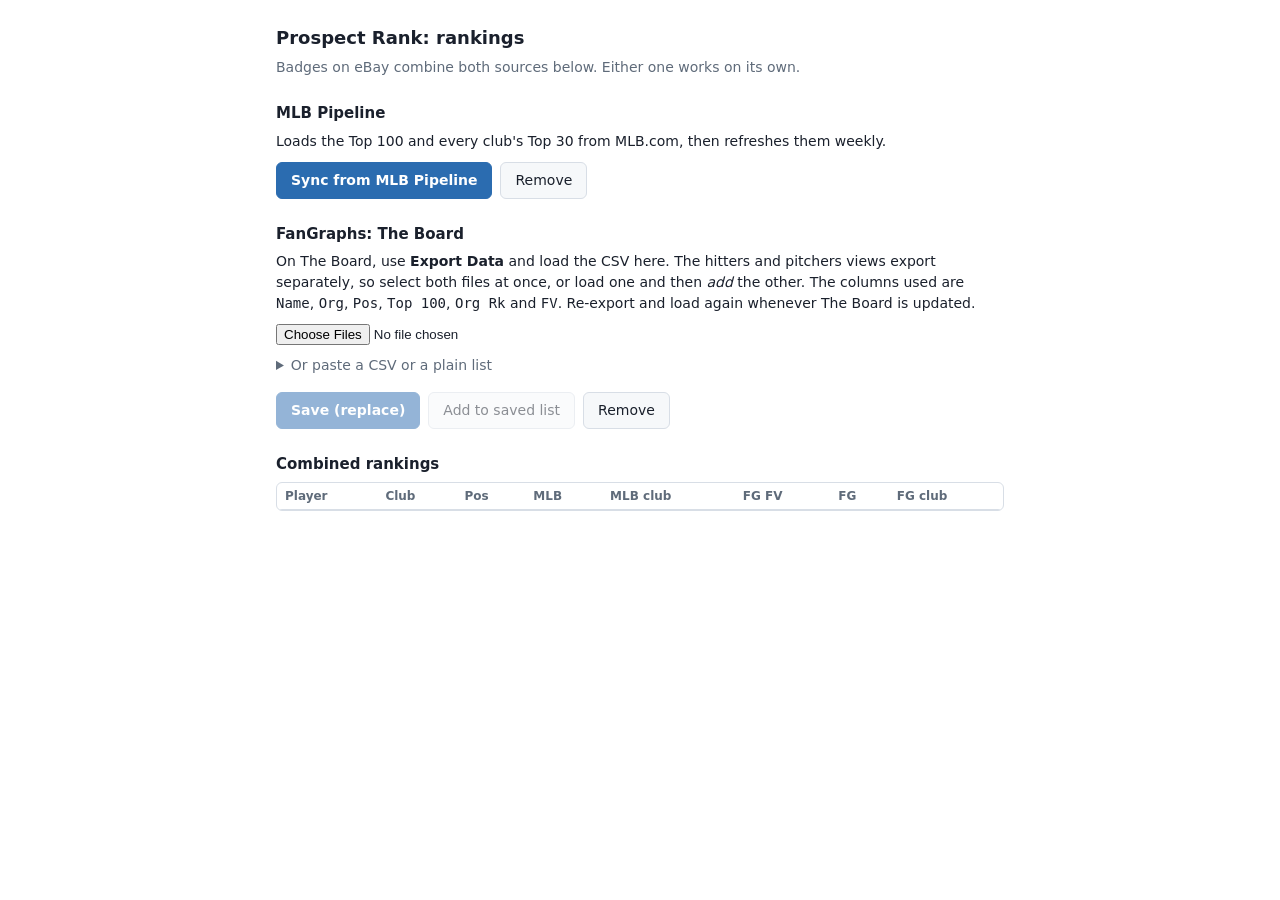
==== extension/options.html @ 5129d93d "Prospect Rank extension moved here from barter7/lyric; Rankings becomes a folder for yearly ranking " ====
<!doctype html>
<html lang="en">
<head>
  <meta charset="utf-8">
  <title>Prospect Rank: rankings</title>
  <link rel="stylesheet" href="pages.css">
</head>
<body class="options">
  <h1>Prospect Rank: rankings</h1>
  <p class="muted">Badges on eBay combine both sources below. Either one works on its own.</p>

  <h2>MLB Pipeline</h2>
  <p class="muted" id="mlb-current"></p>
  <p>Loads the Top 100 and every club's Top 30 from MLB.com, then refreshes them weekly.</p>
  <div class="row">
    <button class="primary" id="sync">Sync from MLB Pipeline</button>
    <button id="mlb-clear">Remove</button>
    <span class="muted" id="sync-status"></span>
  </div>

  <h2>FanGraphs: The Board</h2>
  <p class="muted" id="fg-current"></p>
  <p>On The Board, use <strong>Export Data</strong> and load the CSV here. The hitters and pitchers
     views export separately, so select both files at once, or load one and then <em>add</em> the other.
     The columns used are <code>Name</code>, <code>Org</code>, <code>Pos</code>, <code>Top 100</code>,
     <code>Org Rk</code> and <code>FV</code>. Re-export and load again whenever The Board is updated.</p>
  <div class="row">
    <input type="file" id="file" accept=".csv,.tsv,.txt,text/csv,text/plain" multiple>
  </div>
  <details>
    <summary>Or paste a CSV or a plain list</summary>
    <textarea id="text" placeholder="Name,Org,Pos,Top 100,Org Rk,FV&#10;..."></textarea>
  </details>
  <div class="row">
    <button class="primary" id="save" disabled>Save (replace)</button>
    <button id="add" disabled>Add to saved list</button>
    <button id="fg-clear">Remove</button>
    <span class="muted" id="status"></span>
  </div>

  <h2 id="preview-title">Combined rankings</h2>
  <div class="scroll">
    <table>
      <thead><tr><th>Player</th><th>Club</th><th>Pos</th><th>MLB</th><th>MLB club</th><th>FG FV</th><th>FG</th><th>FG club</th></tr></thead>
      <tbody id="preview"></tbody>
    </table>
  </div>

  <script src="src/match.js"></script>
  <script src="src/parse.js"></script>
  <script src="options.js"></script>
</body>
</html>
---- extension/pages.css ----
:root { --bg:#fff; --fg:#1a202c; --muted:#5f6b7a; --line:#d8dee6; --accent:#2b6cb0; --field:#f6f8fa; }
@media (prefers-color-scheme: dark) {
  :root { --bg:#16191d; --fg:#e6e9ee; --muted:#9aa5b1; --line:#333a44; --accent:#63a4e8; --field:#1f242b; }
}
* { box-sizing: border-box; }
body { margin: 0; padding: 16px; background: var(--bg); color: var(--fg);
  font: 14px/1.5 system-ui, -apple-system, "Segoe UI", sans-serif; }
body.popup { width: 340px; }
body.options { max-width: 760px; margin: 0 auto; padding: 24px 16px 48px; }
h1 { font-size: 18px; margin: 0 0 4px; }
h2 { font-size: 15px; margin: 24px 0 6px; }
p { margin: 6px 0; }
.muted { color: var(--muted); }
input[type=text], input[type=search], textarea { width: 100%; padding: 8px 10px; border: 1px solid var(--line);
  border-radius: 6px; background: var(--field); color: var(--fg); font: inherit; }
textarea { min-height: 200px; font-family: ui-monospace, Menlo, Consolas, monospace; font-size: 13px; }
button { padding: 7px 14px; border: 1px solid var(--line); border-radius: 6px; background: var(--field);
  color: var(--fg); font: inherit; cursor: pointer; }
button.primary { background: var(--accent); border-color: var(--accent); color: #fff; font-weight: 600; }
button:disabled { opacity: 0.5; cursor: default; }
.row { display: flex; gap: 8px; align-items: center; flex-wrap: wrap; margin: 10px 0; }
table { width: 100%; border-collapse: collapse; font-variant-numeric: tabular-nums; }
th, td { text-align: left; padding: 4px 8px; border-bottom: 1px solid var(--line); }
th { color: var(--muted); font-weight: 600; font-size: 12px; }
.scroll { max-height: 320px; overflow: auto; border: 1px solid var(--line); border-radius: 6px; }
ul.results { list-style: none; margin: 8px 0 0; padding: 0; }
ul.results li { display: flex; flex-direction: column; padding: 4px 0; border-bottom: 1px solid var(--line); }
ul.results .rk { font-weight: 700; min-width: 44px; }
label.toggle { display: flex; gap: 8px; align-items: center; }
details { margin: 8px 0; } summary { cursor: pointer; color: var(--muted); margin-bottom: 6px; }
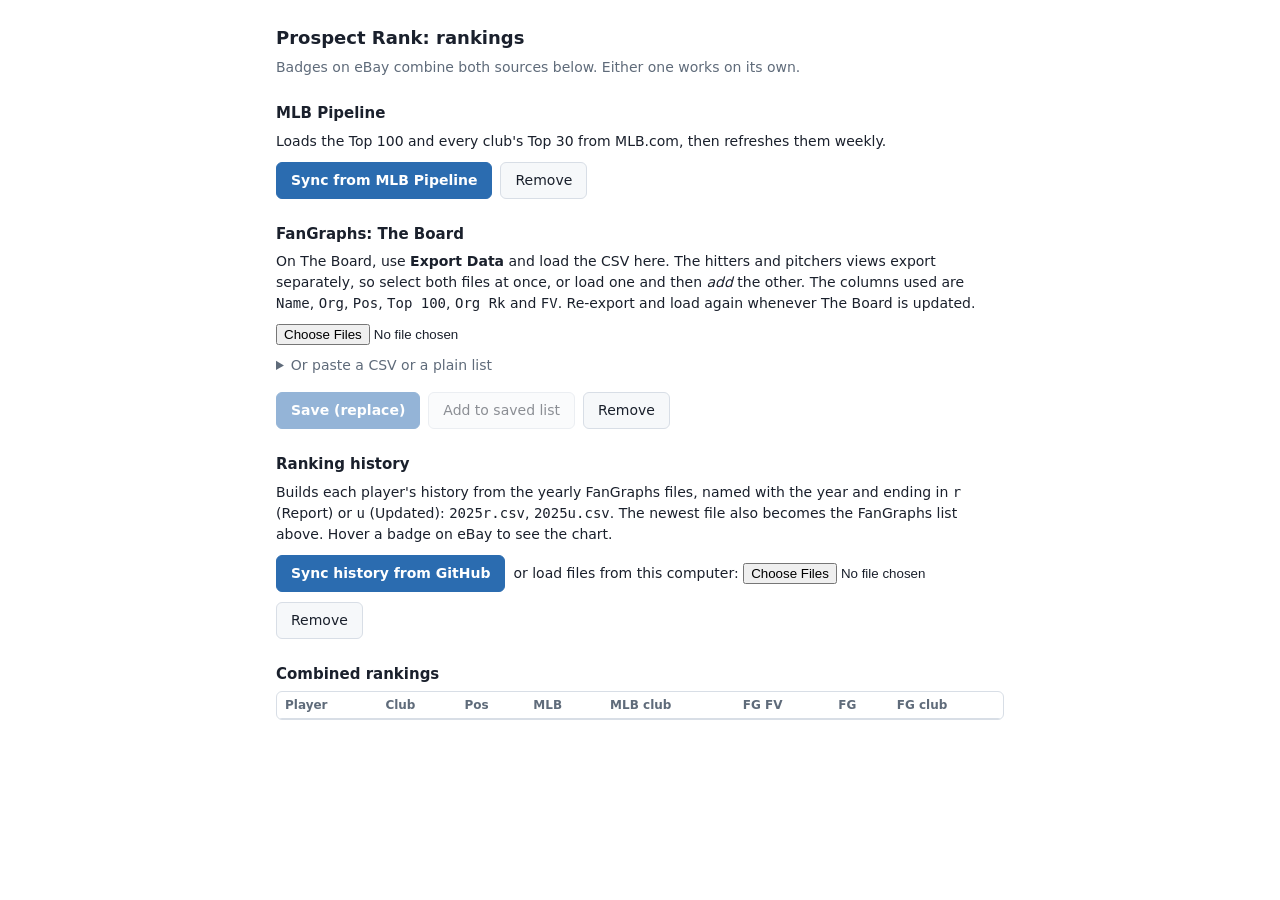
==== commit 37aba421: "Ranking history: chart a player's FV, club rank and Top 100 rank across the yearly Report/Updated fi" ====
--- a/extension/options.html
+++ b/extension/options.html
@@ -38,6 +38,20 @@
     <span class="muted" id="status"></span>
   </div>
 
+  <h2>Ranking history</h2>
+  <p class="muted" id="hist-current"></p>
+  <p>Builds each player's history from the yearly FanGraphs files, named with the year and ending in
+     <code>r</code> (Report) or <code>u</code> (Updated): <code>2025r.csv</code>, <code>2025u.csv</code>.
+     The newest file also becomes the FanGraphs list above. Hover a badge on eBay to see the chart.</p>
+  <div class="row">
+    <button class="primary" id="hist-sync">Sync history from GitHub</button>
+    <label>or load files from this computer: <input type="file" id="hist-files" accept=".csv,text/csv" multiple></label>
+  </div>
+  <div class="row">
+    <button id="hist-clear">Remove</button>
+    <span class="muted" id="hist-status"></span>
+  </div>
+
   <h2 id="preview-title">Combined rankings</h2>
   <div class="scroll">
     <table>
--- a/extension/pages.css
+++ b/extension/pages.css
@@ -5,7 +5,7 @@
 * { box-sizing: border-box; }
 body { margin: 0; padding: 16px; background: var(--bg); color: var(--fg);
   font: 14px/1.5 system-ui, -apple-system, "Segoe UI", sans-serif; }
-body.popup { width: 340px; }
+body.popup { width: 380px; }
 body.options { max-width: 760px; margin: 0 auto; padding: 24px 16px 48px; }
 h1 { font-size: 18px; margin: 0 0 4px; }
 h2 { font-size: 15px; margin: 24px 0 6px; }
@@ -28,3 +28,5 @@
 ul.results .rk { font-weight: 700; min-width: 44px; }
 label.toggle { display: flex; gap: 8px; align-items: center; }
 details { margin: 8px 0; } summary { cursor: pointer; color: var(--muted); margin-bottom: 6px; }
+ul.results li.has-history { cursor: pointer; }
+ul.results .prk-chart { margin: 8px 0 4px; }
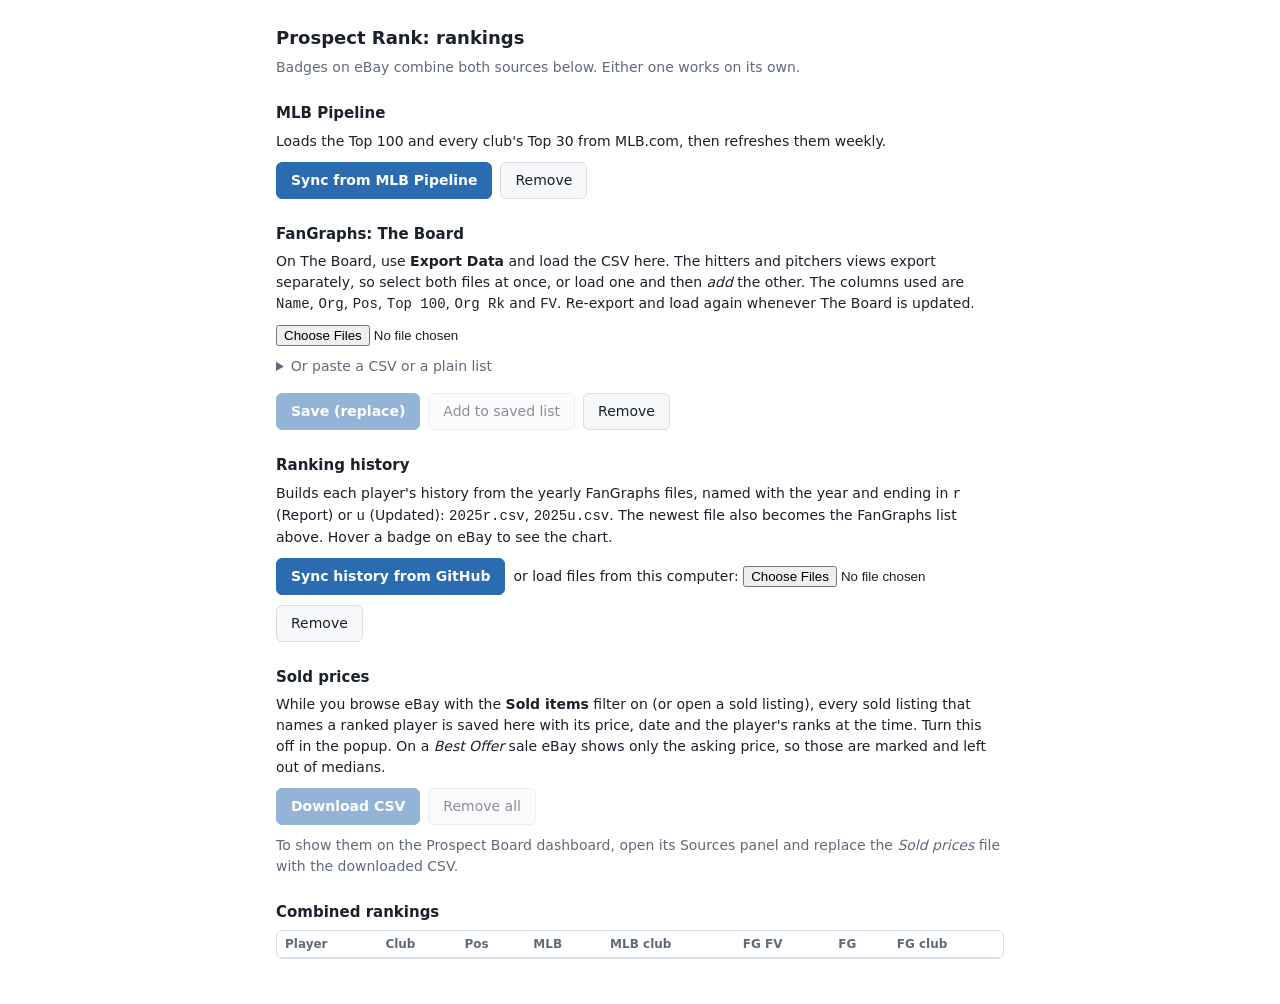
==== commit 19957bb6: "Save sold eBay prices of ranked players, export them as CSV, and show them on the dashboard The exte" ====
--- a/extension/options.html
+++ b/extension/options.html
@@ -52,6 +52,26 @@
     <span class="muted" id="hist-status"></span>
   </div>
 
+  <h2>Sold prices</h2>
+  <p class="muted" id="sales-current"></p>
+  <p>While you browse eBay with the <strong>Sold items</strong> filter on (or open a sold listing), every sold
+     listing that names a ranked player is saved here with its price, date and the player's ranks at the time.
+     Turn this off in the popup. On a <em>Best Offer</em> sale eBay shows only the asking price, so those are
+     marked and left out of medians.</p>
+  <div class="row">
+    <button class="primary" id="sales-download" disabled>Download CSV</button>
+    <button id="sales-clear" disabled>Remove all</button>
+    <span class="muted" id="sales-status"></span>
+  </div>
+  <p class="muted">To show them on the Prospect Board dashboard, open its Sources panel and replace the
+     <em>Sold prices</em> file with the downloaded CSV.</p>
+  <div class="scroll" id="sales-wrap" hidden>
+    <table>
+      <thead><tr><th>Sold</th><th>Player</th><th>Price</th><th>Format</th><th>FV</th><th>Listing</th></tr></thead>
+      <tbody id="sales-rows"></tbody>
+    </table>
+  </div>
+
   <h2 id="preview-title">Combined rankings</h2>
   <div class="scroll">
     <table>
@@ -62,6 +82,7 @@
 
   <script src="src/match.js"></script>
   <script src="src/parse.js"></script>
+  <script src="src/sales.js"></script>
   <script src="options.js"></script>
 </body>
 </html>
--- a/extension/pages.css
+++ b/extension/pages.css
@@ -30,3 +30,4 @@
 details { margin: 8px 0; } summary { cursor: pointer; color: var(--muted); margin-bottom: 6px; }
 ul.results li.has-history { cursor: pointer; }
 ul.results .prk-chart { margin: 8px 0 4px; }
+#sales-rows td:first-child { white-space: nowrap; }
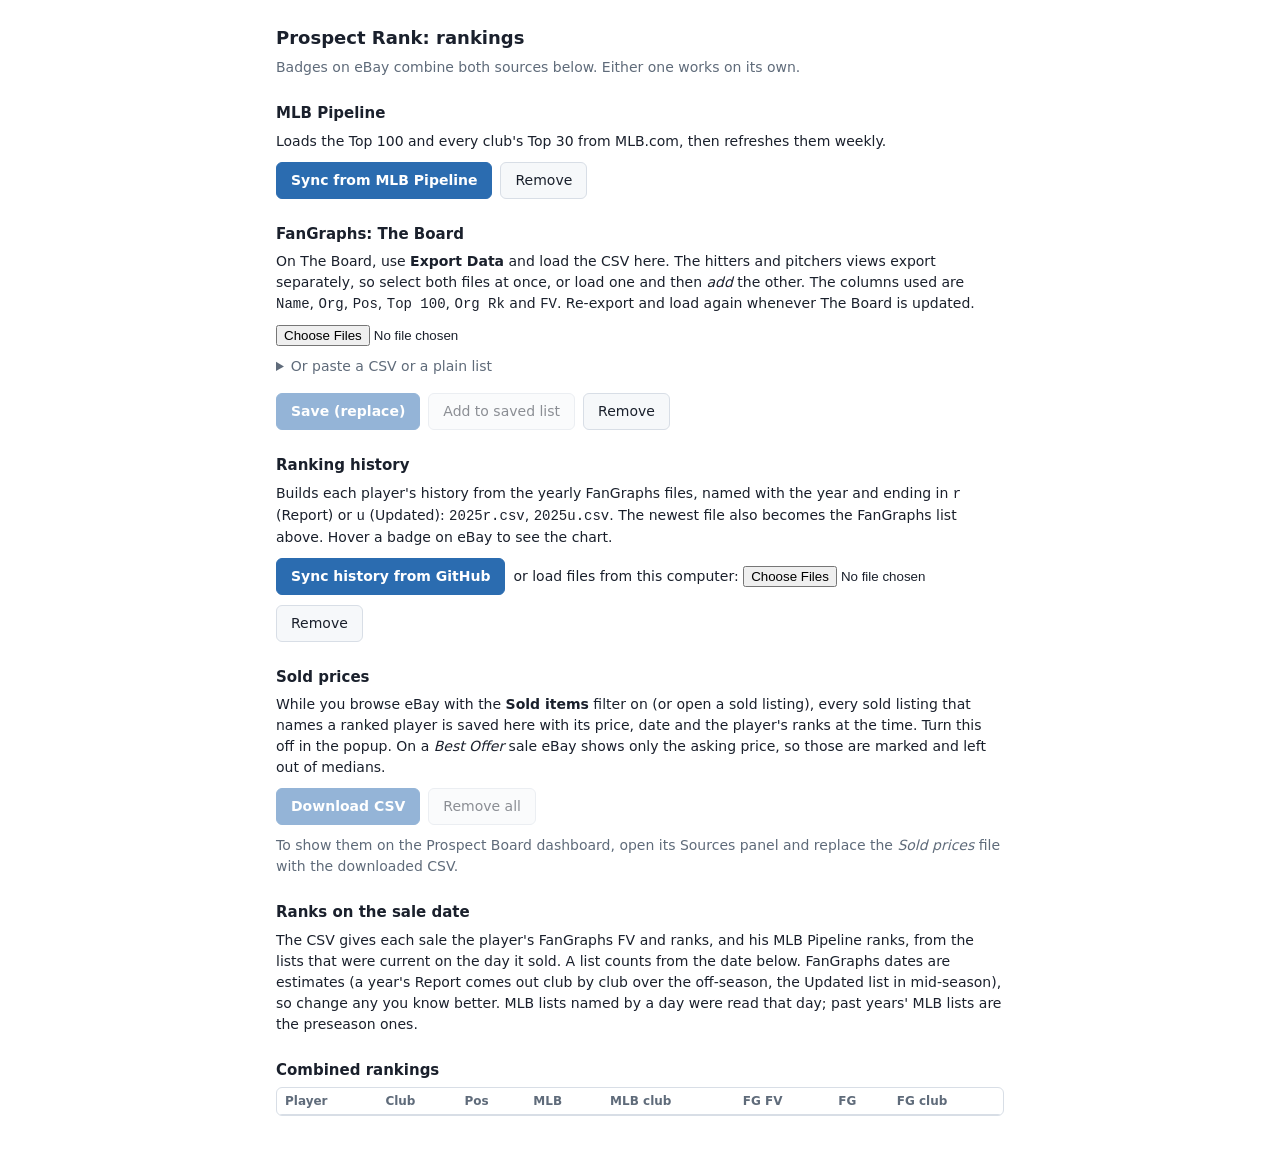
==== commit d72331bb: "Give each sold price the player's FanGraphs FV and ranks and MLB Pipeline ranks as of the sale date " ====
--- a/extension/options.html
+++ b/extension/options.html
@@ -67,8 +67,21 @@
      <em>Sold prices</em> file with the downloaded CSV.</p>
   <div class="scroll" id="sales-wrap" hidden>
     <table>
-      <thead><tr><th>Sold</th><th>Player</th><th>Price</th><th>Format</th><th>FV</th><th>Listing</th></tr></thead>
+      <thead><tr><th>Sold</th><th>Player</th><th>Price</th><th>Card</th><th>Format</th><th>Ranked then</th><th>Listing</th></tr></thead>
       <tbody id="sales-rows"></tbody>
+    </table>
+  </div>
+
+  <h2>Ranks on the sale date</h2>
+  <p>The CSV gives each sale the player's FanGraphs FV and ranks, and his MLB Pipeline ranks, from the lists that were
+     current on the day it sold. A list counts from the date below. FanGraphs dates are estimates (a year's Report comes
+     out club by club over the off-season, the Updated list in mid-season), so change any you know better. MLB lists named
+     by a day were read that day; past years' MLB lists are the preseason ones.</p>
+  <p class="muted" id="dates-current"></p>
+  <div class="scroll" id="dates-wrap" hidden>
+    <table>
+      <thead><tr><th>List</th><th>Counts from</th><th></th></tr></thead>
+      <tbody id="dates-rows"></tbody>
     </table>
   </div>
 
@@ -82,6 +95,9 @@
 
   <script src="src/match.js"></script>
   <script src="src/parse.js"></script>
+  <script src="src/history.js"></script>
+  <script src="src/asof.js"></script>
+  <script src="src/cards.js"></script>
   <script src="src/sales.js"></script>
   <script src="options.js"></script>
 </body>
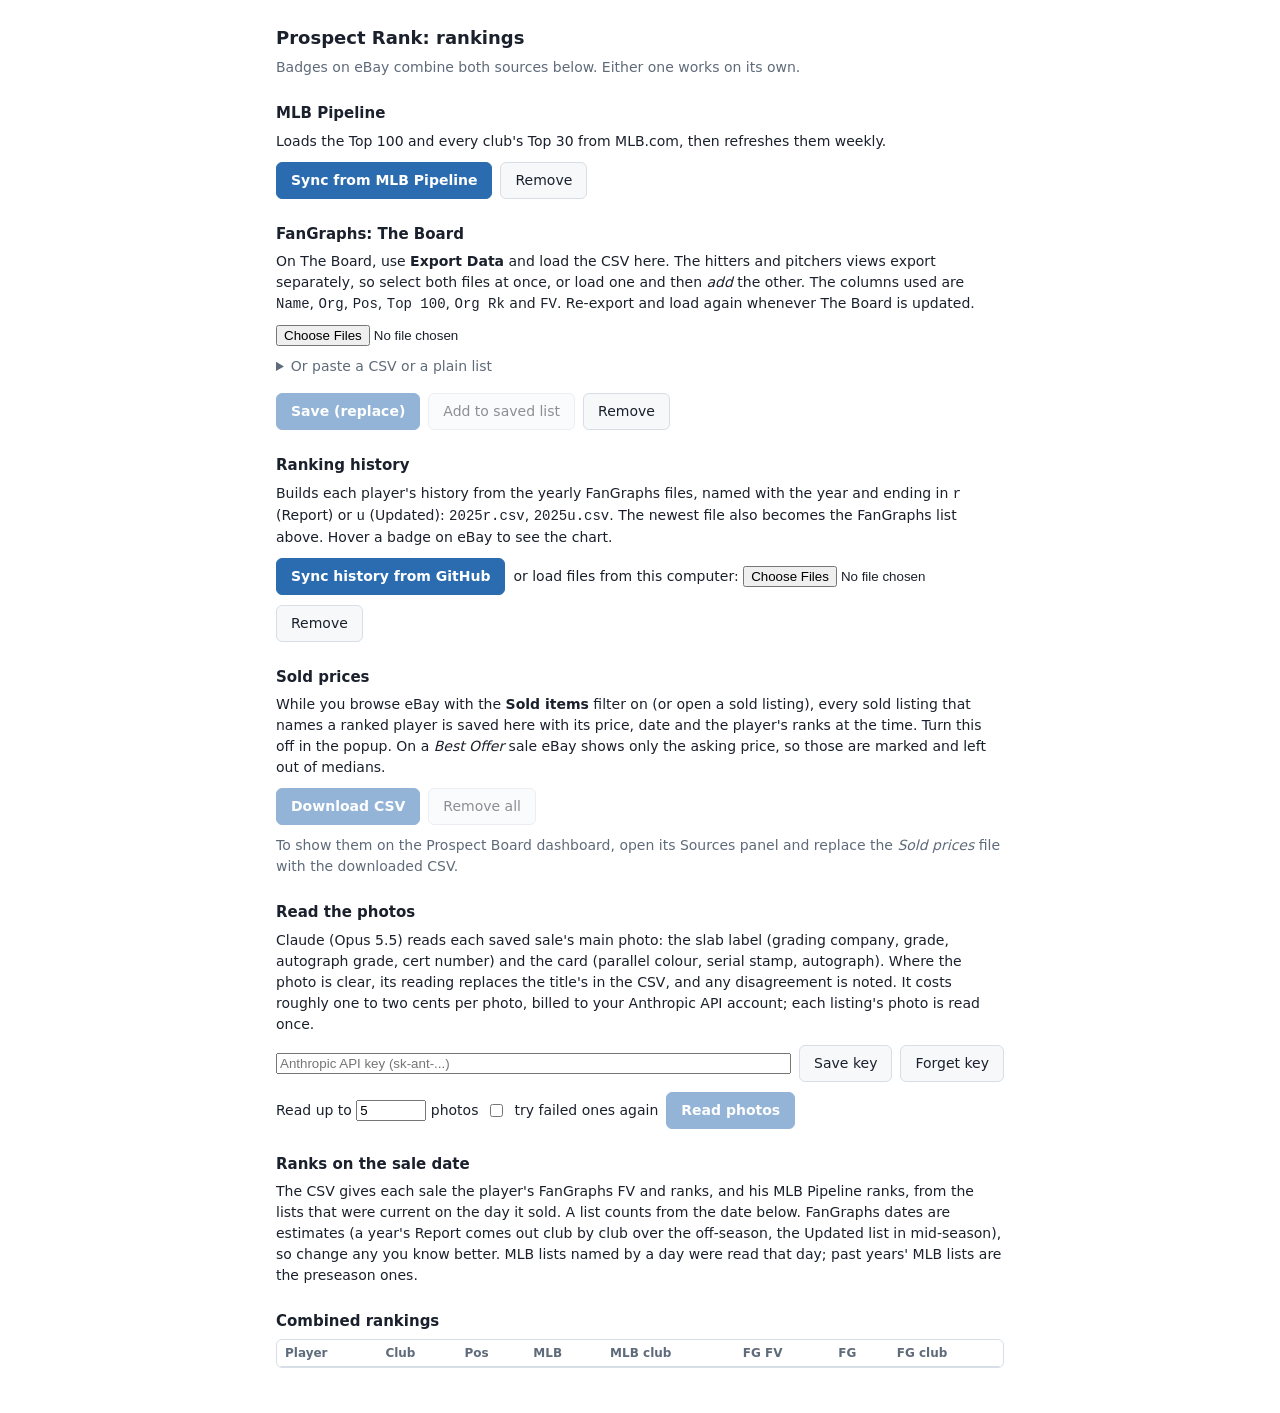
==== commit ca3cefa6: "Read sold listings' photos with Claude Opus 5.5: slab grading company, grade, autograph grade and ce" ====
--- a/extension/options.html
+++ b/extension/options.html
@@ -72,6 +72,26 @@
     </table>
   </div>
 
+  <h2>Read the photos</h2>
+  <p>Claude (Opus 5.5) reads each saved sale's main photo: the slab label (grading company, grade, autograph grade,
+     cert number) and the card (parallel colour, serial stamp, autograph). Where the photo is clear, its reading
+     replaces the title's in the CSV, and any disagreement is noted. It costs roughly one to two cents per photo,
+     billed to your Anthropic API account; each listing's photo is read once.</p>
+  <div class="row">
+    <input type="password" id="api-key" placeholder="Anthropic API key (sk-ant-...)" autocomplete="off" style="flex:1; min-width:240px">
+    <button id="api-key-save">Save key</button>
+    <button id="api-key-clear">Forget key</button>
+  </div>
+  <p class="muted" id="api-key-status"></p>
+  <p class="muted" id="photos-current"></p>
+  <div class="row">
+    <label>Read up to <input type="number" id="photo-limit" min="1" max="500" value="5" style="width:70px"> photos</label>
+    <label class="toggle"><input type="checkbox" id="photo-retry"> try failed ones again</label>
+    <button class="primary" id="photo-run" disabled>Read photos</button>
+    <button id="photo-stop" hidden>Stop</button>
+  </div>
+  <p class="muted" id="photo-status"></p>
+
   <h2>Ranks on the sale date</h2>
   <p>The CSV gives each sale the player's FanGraphs FV and ranks, and his MLB Pipeline ranks, from the lists that were
      current on the day it sold. A list counts from the date below. FanGraphs dates are estimates (a year's Report comes
@@ -98,6 +118,7 @@
   <script src="src/history.js"></script>
   <script src="src/asof.js"></script>
   <script src="src/cards.js"></script>
+  <script src="src/photos.js"></script>
   <script src="src/sales.js"></script>
   <script src="options.js"></script>
 </body>
